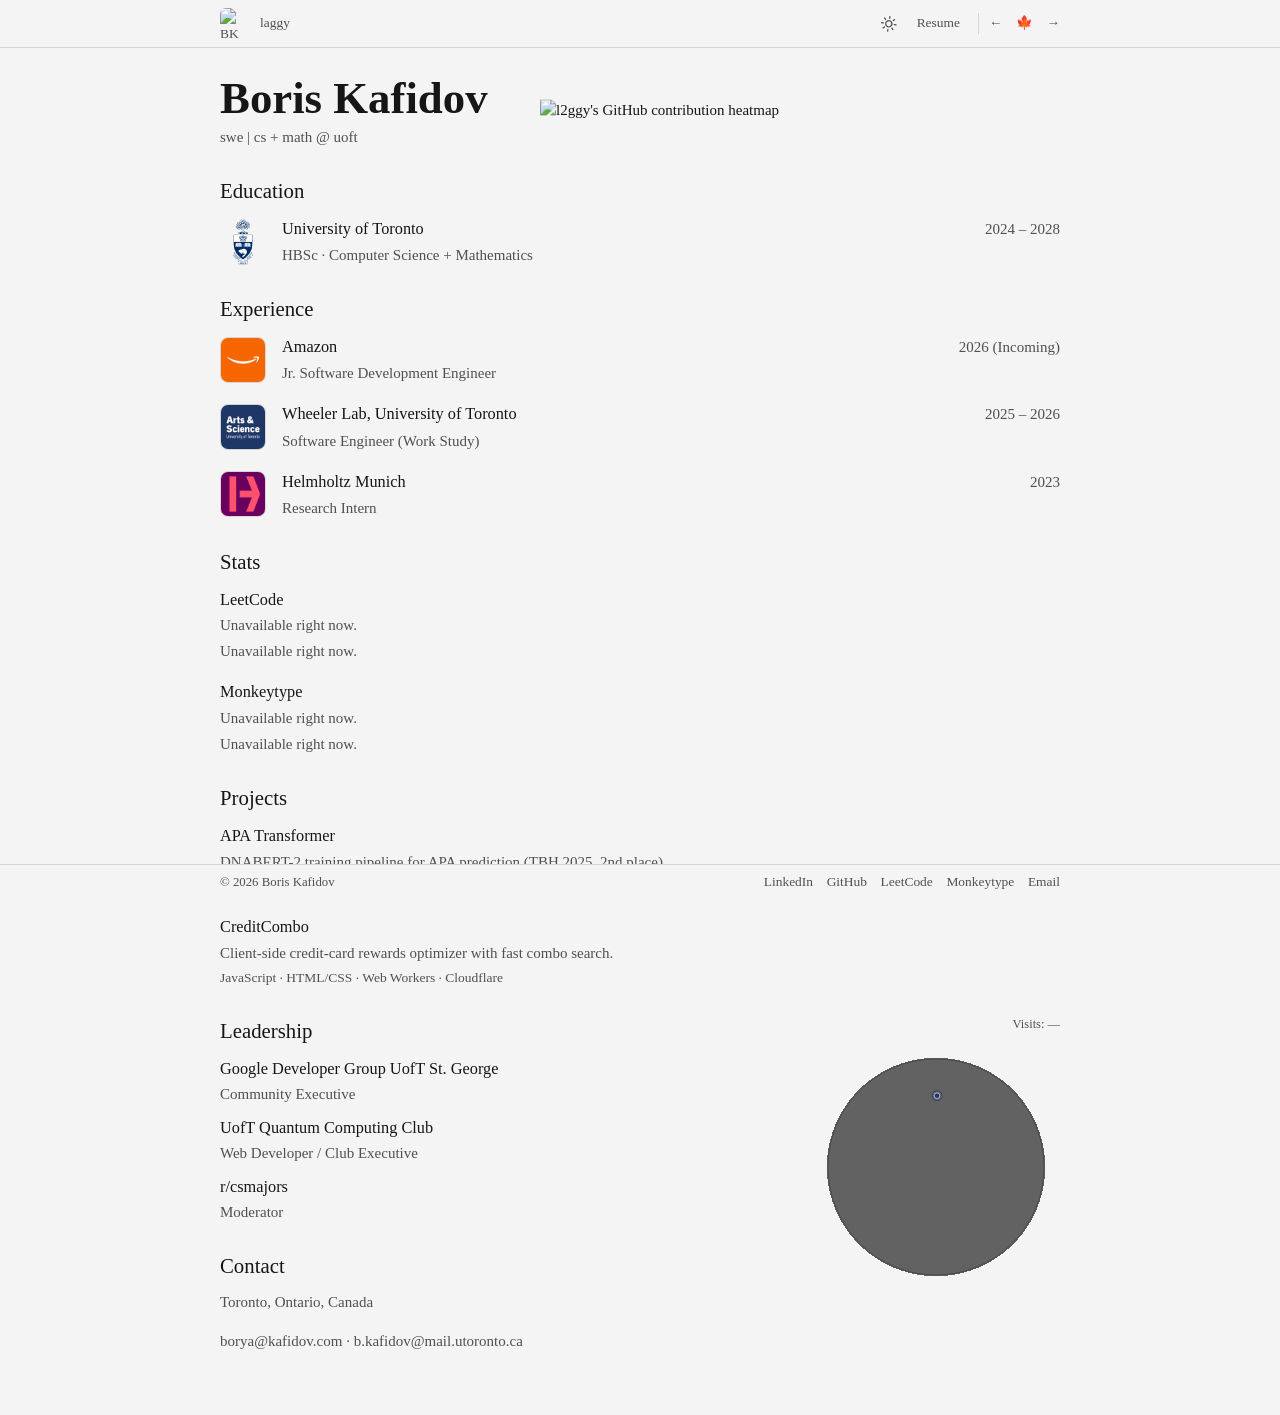
==== public/index.html @ 979a4fb0 "Use layout-isolated true-size zoom for sharper globe rendering" ====
<!doctype html>
<html lang="en">
  <head>
    <meta charset="UTF-8" />
    <meta name="viewport" content="width=device-width, initial-scale=1.0" />
    <title>Boris Kafidov</title>
    <link rel="icon" href="/favicon.svg" type="image/svg+xml" />
    <link rel="icon" href="/apple-touch-icon.png" type="image/png" sizes="180x180" />
    <link rel="apple-touch-icon" href="/apple-touch-icon.png" sizes="180x180" />
    <link rel="stylesheet" href="styles.css" />
  </head>
  <body>
    <header class="bar topbar">
      <div class="container topbar-content">
        <a class="logo-slot" href="#" aria-label="Home">
          <img class="site-icon" src="/favicon.svg" alt="BK site icon" />
          <span>laggy</span>
        </a>
        <div class="topbar-actions">
          <button class="text-btn theme-toggle" id="theme-toggle" type="button" aria-label="Toggle color mode" title="Toggle color mode">
            <svg class="theme-icon" viewBox="0 0 24 24" aria-hidden="true" focusable="false">
              <circle class="theme-icon__sun" cx="12" cy="12" r="4.2" />
              <path class="theme-icon__rays" d="M12 2.25v2.45M12 19.3v2.45M4.93 4.93l1.73 1.73M17.34 17.34l1.73 1.73M2.25 12h2.45M19.3 12h2.45M4.93 19.07l1.73-1.73M17.34 6.66l1.73-1.73" />
              <path class="theme-icon__moon" d="M14.4 3.6A8.4 8.4 0 1 0 20.4 16 7.05 7.05 0 1 1 14.4 3.6Z" />
            </svg>
            <span class="visually-hidden">Toggle color mode</span>
          </button>
          <a class="text-btn" href="resume.pdf" target="_blank" rel="noreferrer" aria-label="Resume" title="Resume">Resume</a>
          <span class="topbar-webring" aria-label="Webring navigation">
            <a class="text-btn" href="https://webring.ca/prev/boris-kafidov" aria-label="Previous webring site" title="Previous webring site">←</a>
            <a class="text-btn" href="https://webring.ca" aria-label="webring.ca" title="webring.ca">🍁</a>
            <a class="text-btn" href="https://webring.ca/next/boris-kafidov" aria-label="Next webring site" title="Next webring site">→</a>
          </span>
        </div>
      </div>
    </header>

    <main class="container layout">
      <section class="hero">
        <div class="hero-copy">
          <h1 id="hero-name" tabindex="0">Boris Kafidov</h1>
          <p>swe | cs + math @ uoft</p>
        </div>
        <div class="hero-heatmap-wrap" data-github-user="l2ggy" aria-label="GitHub contribution heatmap">
          <img class="hero-heatmap" id="github-heatmap" src="" alt="GitHub contribution heatmap" loading="lazy" />
        </div>
      </section>

      <section class="section" id="education">
        <h2>Education</h2>
        <div class="entries" data-source="education.json" data-kind="entry"></div>
      </section>

      <section class="section" id="experience">
        <h2>Experience</h2>
        <div class="entries" data-source="experience.json" data-kind="entry"></div>
      </section>

      <section class="section" id="stats" data-leetcode-user="lagsterino" data-monkeytype-user="laggy">
        <h2>Stats</h2>
        <div class="stats-list">
          <article class="stats-item subsection-item">
            <h3>LeetCode</h3>
            <div class="percentile-viz" id="leetcode-percentile" hidden></div>
            <div class="stats-copy">
              <p id="leetcode-solved">Loading…</p>
              <p id="leetcode-contest">Loading…</p>
            </div>
          </article>
          <article class="stats-item subsection-item">
            <h3>Monkeytype</h3>
            <div class="percentile-viz" id="monkeytype-percentile" hidden></div>
            <div class="stats-copy">
              <p id="monkeytype-summary">Loading…</p>
              <p id="monkeytype-pb">Loading…</p>
            </div>
          </article>
        </div>
      </section>
      <section class="section" id="projects">
        <h2>Projects</h2>
        <div class="entries" data-source="projects.json" data-kind="project"></div>
      </section>

      <section class="section lower-layout">
        <div class="lower-main">
          <section class="section" id="leadership">
            <h2>Leadership</h2>
            <div class="entries leadership-list" data-source="leadership.json" data-kind="leadership"></div>
          </section>

          <section class="section" id="contact">
            <h2>Contact</h2>
            <div class="entries" data-source="contact.json" data-kind="contact"></div>
          </section>
        </div>
        <aside class="globe-column" aria-label="Interactive globe">
          <div class="hero-globe-wrap">
            <p class="globe-visitor-count">Visits: <span id="visitor-count">—</span></p>
            <div class="hero-globe-stage">
              <canvas class="hero-globe" id="hero-globe" width="248" height="248" aria-label="Interactive globe"></canvas>
            </div>
          </div>
        </aside>
      </section>
    </main>

    <footer class="bar bottombar">
      <div class="container bar-content footer-content">
        <p>© 2026 Boris Kafidov</p>
        <nav class="footer-links" aria-label="External profile links">
          <a class="text-btn" href="https://linkedin.com/in/laggy" aria-label="LinkedIn" title="LinkedIn">LinkedIn</a>
          <a class="text-btn" href="https://github.com/l2ggy" aria-label="GitHub" title="GitHub">GitHub</a>
          <a class="text-btn" href="https://leetcode.com/u/lagsterino/" aria-label="LeetCode" title="LeetCode">LeetCode</a>
          <a class="text-btn" href="https://monkeytype.com/profile/laggy" aria-label="Monkeytype" title="Monkeytype">Monkeytype</a>
          <a class="text-btn" href="mailto:borya@kafidov.com" aria-label="Email" title="Email">Email</a>
        </nav>
      </div>
    </footer>

    <script type="module" src="js/main.js"></script>
  </body>
</html>
---- public/styles.css ----
:root {
  --header-h: 48px;
  --footer-h: 36px;
  --entry-icon-size: 46px;
  --space-1: 0.55rem;
  --space-2: 1rem;
  --space-3: 1.6rem;
  --bg: #121212;
  --text: #d7d7d7;
  --muted: #a1a1a1;
  --line: #2a2a2a;
}

:root[data-theme="light"] {
  --bg: #f4f4f4;
  --text: #161616;
  --muted: #505050;
  --line: #d5d5d5;
}

* {
  box-sizing: border-box;
}

body {
  margin: 0;
  background: var(--bg);
  color: var(--text);
  font: 400 15px/1.55 "Iowan Old Style", "Palatino Linotype", "URW Palladio L", "Times New Roman", serif;
}

::view-transition-old(root),
::view-transition-new(root) {
  animation-duration: 280ms;
  animation-timing-function: ease;
}

h1,
h2,
h3,
p {
  margin: 0;
}

a,
button {
  color: inherit;
  text-decoration: none;
}

button {
  border: 0;
  background: transparent;
  padding: 0;
  font: inherit;
  cursor: pointer;
}

.container {
  width: min(840px, calc(100% - 2rem));
  margin: 0 auto;
}

.bar {
  position: fixed;
  left: 0;
  right: 0;
  background: var(--bg);
  z-index: 20;
}

.topbar {
  top: 0;
  height: var(--header-h);
  border-bottom: 1px solid var(--line);
}

.bottombar {
  bottom: 0;
  height: var(--footer-h);
  border-top: 1px solid var(--line);
}

.bar-content,
.topbar-content {
  height: 100%;
  display: flex;
  align-items: center;
  justify-content: space-between;
  gap: var(--space-2);
  color: var(--muted);
  font-size: 0.86rem;
}

.topbar-actions,
.footer-links {
  display: flex;
  align-items: center;
  gap: 0.85rem;
}

.topbar-webring {
  display: inline-flex;
  align-items: center;
  gap: 0.85rem;
  margin-left: 0.25rem;
  padding-left: 0.65rem;
  border-left: 1px solid var(--line);
}

.logo-slot,
.text-btn {
  color: var(--muted);
  font-size: 0.84rem;
}

.logo-slot {
  display: inline-flex;
  gap: 0.5rem;
  align-items: center;
}

.site-icon {
  width: 32px;
  height: 32px;
  border-radius: 6px;
  display: block;
}

.text-btn {
  position: relative;
  transition: color 180ms ease, transform 180ms ease;
}

.text-btn::after {
  content: "";
  position: absolute;
  left: 0;
  right: 0;
  bottom: -0.1em;
  height: 1px;
  background: var(--text);
  transform: scaleX(0);
  transform-origin: left center;
  transition: transform 180ms ease;
}

.text-btn:hover,
.text-btn:focus-visible {
  color: var(--text);
}

.text-btn:hover::after,
.text-btn:focus-visible::after {
  transform: scaleX(1);
}

.text-btn:active {
  transform: translateY(1px);
}

.visually-hidden {
  position: absolute;
  width: 1px;
  height: 1px;
  padding: 0;
  margin: -1px;
  overflow: hidden;
  clip: rect(0, 0, 0, 0);
  border: 0;
  white-space: nowrap;
}

.theme-toggle {
  display: inline-grid;
  place-items: center;
  width: 1.75rem;
  height: 1.75rem;
  border-radius: 999px;
}

.theme-toggle::after {
  display: none;
}

.theme-toggle::before {
  content: "";
  position: absolute;
  inset: 0;
  border-radius: inherit;
  background: radial-gradient(circle, rgba(127, 127, 127, 0.28) 0%, transparent 72%);
  opacity: 0;
  transform: scale(0.35);
}

.theme-toggle:active::before {
  animation: theme-ripple 220ms ease-out;
}

.theme-toggle:focus-visible {
  color: var(--text);
  outline: 2px solid var(--text);
  outline-offset: 2px;
}

.theme-icon {
  width: 1.1rem;
  height: 1.1rem;
  fill: none;
  stroke: currentColor;
  stroke-width: 1.7;
  stroke-linecap: round;
  stroke-linejoin: round;
  transition: transform 260ms ease;
}

.theme-icon__sun,
.theme-icon__moon,
.theme-icon__rays {
  transform-origin: 50% 50%;
  transition: opacity 220ms ease, transform 260ms ease;
}

.theme-icon__sun {
  opacity: 0;
  transform: scale(0.6);
}

.theme-icon__moon {
  opacity: 1;
  transform: scale(1);
  stroke: none;
  fill: currentColor;
}

.theme-icon__rays {
  opacity: 0;
  transform: scale(0.65);
}

.theme-toggle.is-dark .theme-icon {
  transform: rotate(0deg);
}

.theme-toggle:not(.is-dark) .theme-icon {
  transform: rotate(-36deg);
}

.theme-toggle:not(.is-dark) .theme-icon__sun,
.theme-toggle:not(.is-dark) .theme-icon__rays {
  opacity: 1;
  transform: scale(1);
}

.theme-toggle:not(.is-dark) .theme-icon__moon {
  opacity: 0;
  transform: scale(0.72);
}

@keyframes theme-ripple {
  0% {
    opacity: 0.42;
    transform: scale(0.35);
  }

  100% {
    opacity: 0;
    transform: scale(1.45);
  }
}

.layout {
  padding-block: calc(var(--header-h) + var(--space-3)) calc(var(--footer-h) + var(--space-3));
  display: grid;
  gap: var(--space-3);
}

.section {
  display: grid;
  gap: var(--space-1);
}

.hero {
  position: relative;
  padding-right: min(48vw, 540px);
}

.hero-copy {
  display: grid;
  gap: 0.2rem;
}

.hero-globe-wrap {
  width: min(30vw, 248px);
  min-width: 128px;
  margin-left: auto;
}

.hero-globe-stage {
  width: 100%;
  aspect-ratio: 1 / 1;
  position: relative;
  overflow: visible;
}

.globe-visitor-count {
  margin-bottom: var(--space-1);
  color: var(--muted);
  font-size: 0.78rem;
  text-align: right;
}

.hero-globe {
  --globe-scale: 1;
  width: calc(100% * var(--globe-scale));
  height: calc(100% * var(--globe-scale));
  display: block;
  position: absolute;
  top: 50%;
  left: 50%;
  translate: -50% -50%;
  touch-action: none;
  -webkit-user-select: none;
  user-select: none;
  -webkit-user-drag: none;
  cursor: grab;
  transition:
    width 320ms cubic-bezier(0.22, 1, 0.36, 1),
    height 320ms cubic-bezier(0.22, 1, 0.36, 1);
}

.hero-globe.is-zoomed {
  --globe-scale: 1.95;
}

.hero-globe:active {
  cursor: grabbing;
}

body.is-globe-dragging,
body.is-globe-dragging * {
  -webkit-user-select: none;
  user-select: none;
}

.lower-layout {
  grid-template-columns: minmax(0, 1fr) minmax(180px, 248px);
  gap: var(--space-3);
  align-items: start;
}

.lower-main {
  display: grid;
  gap: var(--space-3);
}

.globe-column {
  position: sticky;
  top: calc(var(--header-h) + var(--space-2));
}

.hero-heatmap-wrap {
  position: absolute;
  top: 50%;
  right: 0;
  transform: translateY(-50%);
  display: flex;
  align-items: center;
  justify-content: flex-end;
}

.hero-heatmap {
  width: min(48vw, 520px);
  max-width: 100%;
  height: auto;
  display: block;
}

.entry-head {
  display: flex;
  align-items: baseline;
  justify-content: space-between;
  gap: var(--space-2);
}

.hero h1 {
  font-size: 2.8rem;
  font-weight: 560;
  line-height: 1.1;
}

#hero-name {
  display: inline-block;
}

#hero-name.hero-name-split {
  display: inline-flex;
  flex-wrap: wrap;
}

#hero-name:focus-visible {
  outline: none;
}

.hero-letter {
  --hero-letter-lift: calc(var(--hero-letter-seed) * -0.26em);
  --hero-letter-tilt: calc(var(--hero-letter-seed) * 7deg);
  display: inline-block;
  transform: translateY(0) rotate(0deg);
  transition: transform 320ms cubic-bezier(0.2, 0.7, 0.2, 1);
  transition-delay: calc(var(--hero-letter-stagger, var(--hero-letter-i)) * 18ms);
}

#hero-name.hero-name-animate .hero-letter {
  transform: translateY(var(--hero-letter-lift)) rotate(var(--hero-letter-tilt));
}

.hero p,
.section p {
  color: var(--muted);
}

.section h2 {
  font-size: 1.3rem;
  font-weight: 530;
}

.entries {
  display: grid;
  gap: var(--space-2);
}

.subsection-item {
  transition: transform 180ms ease;
}

.subsection-item:hover,
.subsection-item:focus-within,
.subsection-item.is-tapped {
  transform: translateX(0.35rem);
}

.entry {
  width: 100%;
  display: grid;
  grid-template-columns: var(--entry-icon-size) minmax(0, 1fr);
  gap: var(--space-2);
  align-items: center;
}

.entry-icon {
  width: var(--entry-icon-size);
  height: var(--entry-icon-size);
  display: grid;
  place-items: center;
  color: var(--muted);
  font-size: 0.8rem;
}

.entry-thumb {
  border-radius: 8px;
  object-fit: cover;
  border: 1px solid var(--line);
}

#education .entry-thumb {
  border: 0;
}

.entry-main {
  display: grid;
  gap: 0.18rem;
}

.entry h3 {
  font-size: 1.02rem;
  font-weight: 520;
}

.entry-dates {
  text-align: right;
  white-space: nowrap;
  color: var(--muted);
}

.project-entry {
  grid-template-columns: minmax(0, 1fr);
}

.project-tools {
  color: var(--text);
  font-size: 0.9em;
}


.project-title-link {
  position: relative;
  text-decoration: none;
  transition: color 180ms ease, transform 180ms ease;
}

.project-title-link::after {
  content: "";
  position: absolute;
  left: 0;
  right: 0;
  bottom: -0.1em;
  height: 1px;
  background: var(--text);
  transform: scaleX(0);
  transform-origin: left center;
  transition: transform 180ms ease;
}

.project-title-link:hover,
.project-title-link:focus-visible {
  color: var(--text);
}

.project-title-link:hover::after,
.project-title-link:focus-visible::after {
  transform: scaleX(1);
}

.project-title-link:active {
  transform: translateY(1px);
}

.leadership-list {
  display: grid;
  gap: var(--space-1);
}

.leadership-item {
  display: grid;
  gap: 0.12rem;
}

.leadership-item h3 {
  font-size: 1.02rem;
  font-weight: 520;
}

.leadership-item p {
  color: var(--muted);
}


.stats-list {
  display: grid;
  gap: var(--space-2);
}

.stats-item {
  display: grid;
  gap: 0.15rem;
  position: relative;
  padding-right: 15.1rem;
}

.stats-copy {
  display: grid;
  gap: 0.15rem;
}

.stats-item h3 {
  font-size: 1.02rem;
  font-weight: 520;
}

.stats-copy p {
  display: flex;
  flex-wrap: wrap;
  align-items: baseline;
  gap: 0.3rem;
}

.stat-value {
  display: inline-flex;
  align-items: center;
  padding: 0.02rem 0.35rem;
  border: 1px solid var(--line);
  border-radius: 0.35rem;
  background: rgba(127, 127, 127, 0.12);
  color: var(--text);
  font-size: 0.9em;
  font-variant-numeric: tabular-nums;
  font-weight: 520;
  line-height: 1.3;
}

.percentile-viz {
  position: absolute;
  top: 50%;
  right: 0;
  transform: translateY(-50%);
  display: flex;
  justify-content: center;
  align-items: center;
  color: var(--muted);
  width: 14.4rem;
}

.percentile-viz svg {
  width: 100%;
  height: 100%;
  min-height: 3.2rem;
  max-height: 4.7rem;
}

.percentile-curve {
  stroke: var(--line);
  stroke-width: 1.2;
  fill: none;
}

.percentile-axis {
  stroke: var(--line);
  stroke-width: 1;
}

.percentile-fill {
  fill: rgba(127, 127, 127, 0.18);
}

.percentile-marker {
  stroke: var(--text);
  stroke-width: 1.15;
  stroke-linecap: round;
}

.percentile-dot {
  fill: var(--text);
}

.footer-content {
  font-size: 0.8rem;
}

@media (prefers-reduced-motion: reduce) {
  .subsection-item,
  .theme-icon,
  .theme-icon__sun,
  .theme-icon__moon,
  .theme-icon__rays {
    transition: none;
  }

  .theme-toggle:active::before {
    animation: none;
  }
}

@media (max-width: 700px) {
  :root {
    --footer-h: 64px;
  }

  .container {
    width: calc(100% - 1.2rem);
  }

  .entry-dates {
    text-align: left;
  }

  .hero {
    padding-right: 0;
  }

  .hero-heatmap-wrap {
    position: static;
    transform: none;
    justify-content: flex-start;
    margin-top: var(--space-1);
  }

  .hero-heatmap {
    width: 100%;
    max-width: 100%;
  }

  .hero-globe-wrap {
    width: min(72vw, 252px);
    margin: 0 auto;
    display: grid;
    gap: var(--space-1);
    justify-items: center;
  }

  .globe-visitor-count {
    margin-bottom: 0;
    text-align: center;
  }

  .lower-layout {
    grid-template-columns: minmax(0, 1fr);
    gap: var(--space-2);
  }

  .globe-column {
    position: static;
    margin-top: var(--space-1);
  }

  .entry-head {
    align-items: flex-start;
    flex-direction: column;
    gap: 0.08rem;
  }

  .stats-item {
    gap: 0.28rem;
    padding-right: 0;
  }

  .percentile-viz {
    position: static;
    transform: none;
    width: min(100%, 16rem);
    min-height: 5.2rem;
    margin: 0.16rem auto 0;
    align-items: center;
  }

  .percentile-viz svg {
    max-height: 5.2rem;
  }

  .footer-content {
    align-items: flex-start;
    justify-content: center;
    flex-direction: column;
    gap: 0.2rem;
    padding-block: 0.2rem;
  }

  .hero h1 {
    font-size: 2.3rem;
  }
}
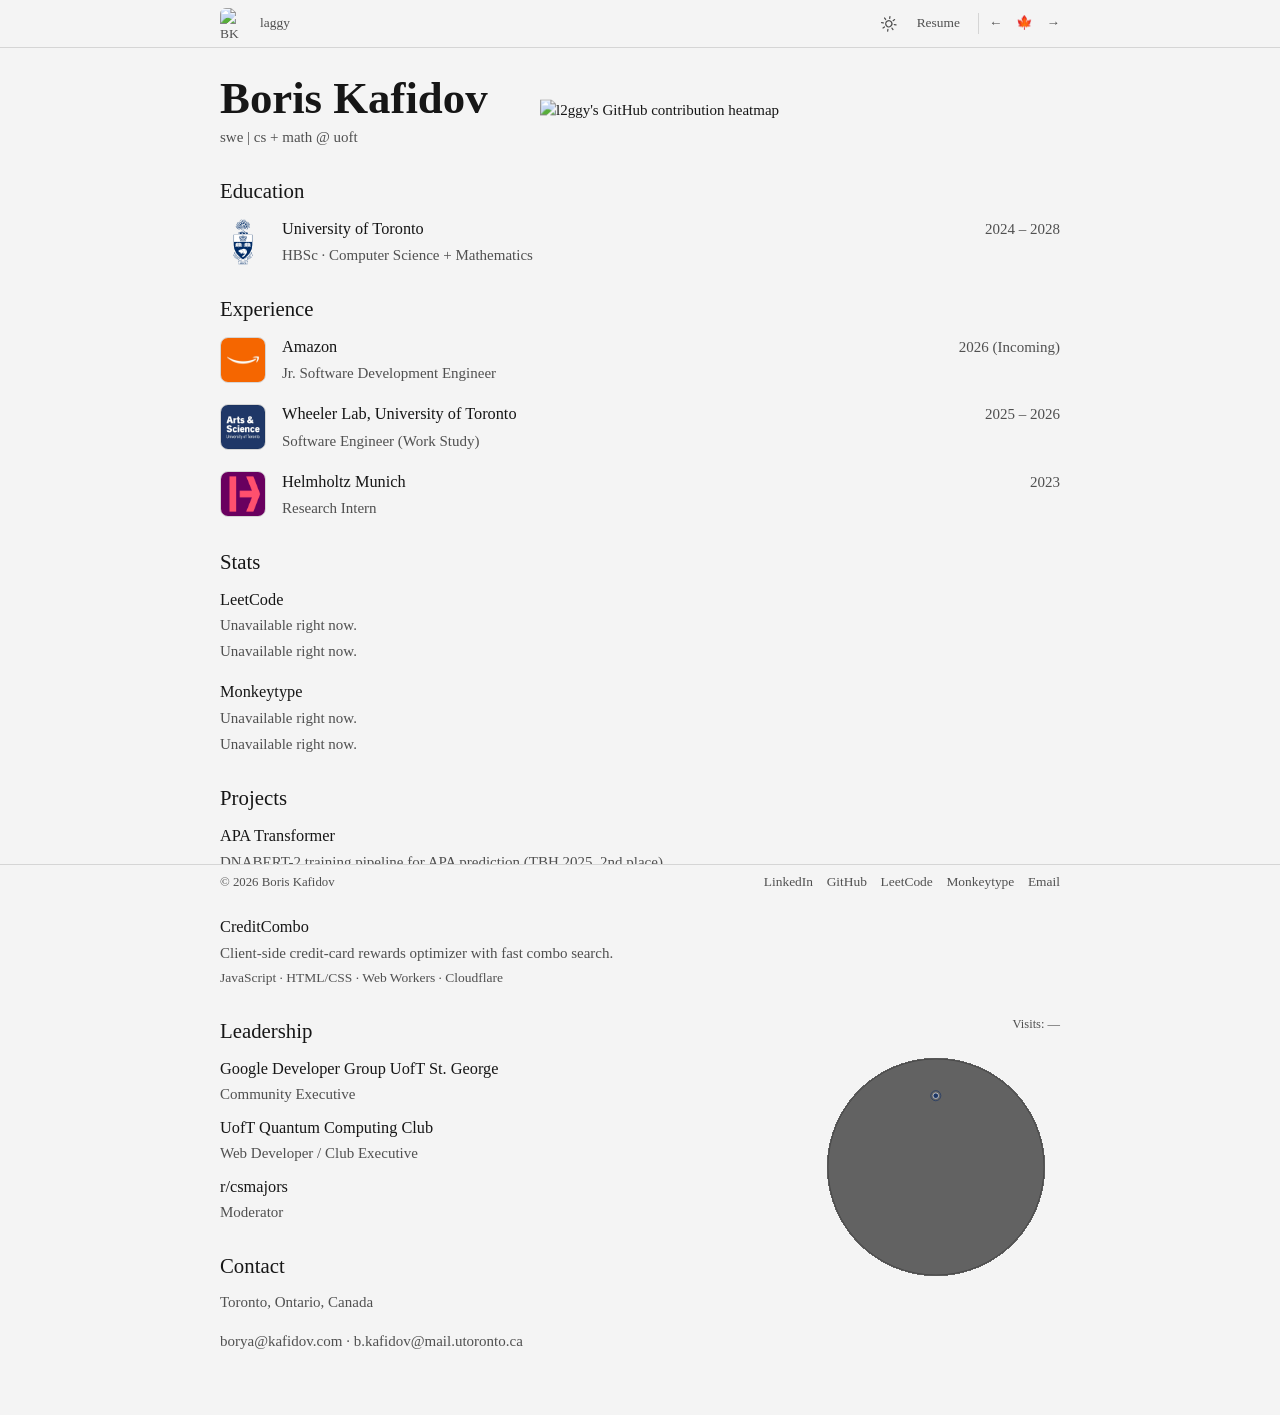
==== commit 5867d8cf: "Use layout-safe real-size globe zoom for sharper rendering" ====
--- a/public/index.html
+++ b/public/index.html
@@ -97,7 +97,7 @@
         <aside class="globe-column" aria-label="Interactive globe">
           <div class="hero-globe-wrap">
             <p class="globe-visitor-count">Visits: <span id="visitor-count">—</span></p>
-            <div class="hero-globe-stage">
+            <div class="hero-globe-frame">
               <canvas class="hero-globe" id="hero-globe" width="248" height="248" aria-label="Interactive globe"></canvas>
             </div>
           </div>
--- a/public/styles.css
+++ b/public/styles.css
@@ -296,10 +296,10 @@
   margin-left: auto;
 }
 
-.hero-globe-stage {
+.hero-globe-frame {
+  position: relative;
   width: 100%;
   aspect-ratio: 1 / 1;
-  position: relative;
   overflow: visible;
 }
 
@@ -311,26 +311,19 @@
 }
 
 .hero-globe {
-  --globe-scale: 1;
-  width: calc(100% * var(--globe-scale));
-  height: calc(100% * var(--globe-scale));
-  display: block;
   position: absolute;
   top: 50%;
   left: 50%;
-  translate: -50% -50%;
+  width: calc(100% * var(--globe-scale, 1));
+  height: calc(100% * var(--globe-scale, 1));
+  transform: translate(-50%, -50%);
+  display: block;
   touch-action: none;
   -webkit-user-select: none;
   user-select: none;
   -webkit-user-drag: none;
   cursor: grab;
-  transition:
-    width 320ms cubic-bezier(0.22, 1, 0.36, 1),
-    height 320ms cubic-bezier(0.22, 1, 0.36, 1);
-}
-
-.hero-globe.is-zoomed {
-  --globe-scale: 1.95;
+  transition: width 320ms cubic-bezier(0.22, 1, 0.36, 1), height 320ms cubic-bezier(0.22, 1, 0.36, 1);
 }
 
 .hero-globe:active {
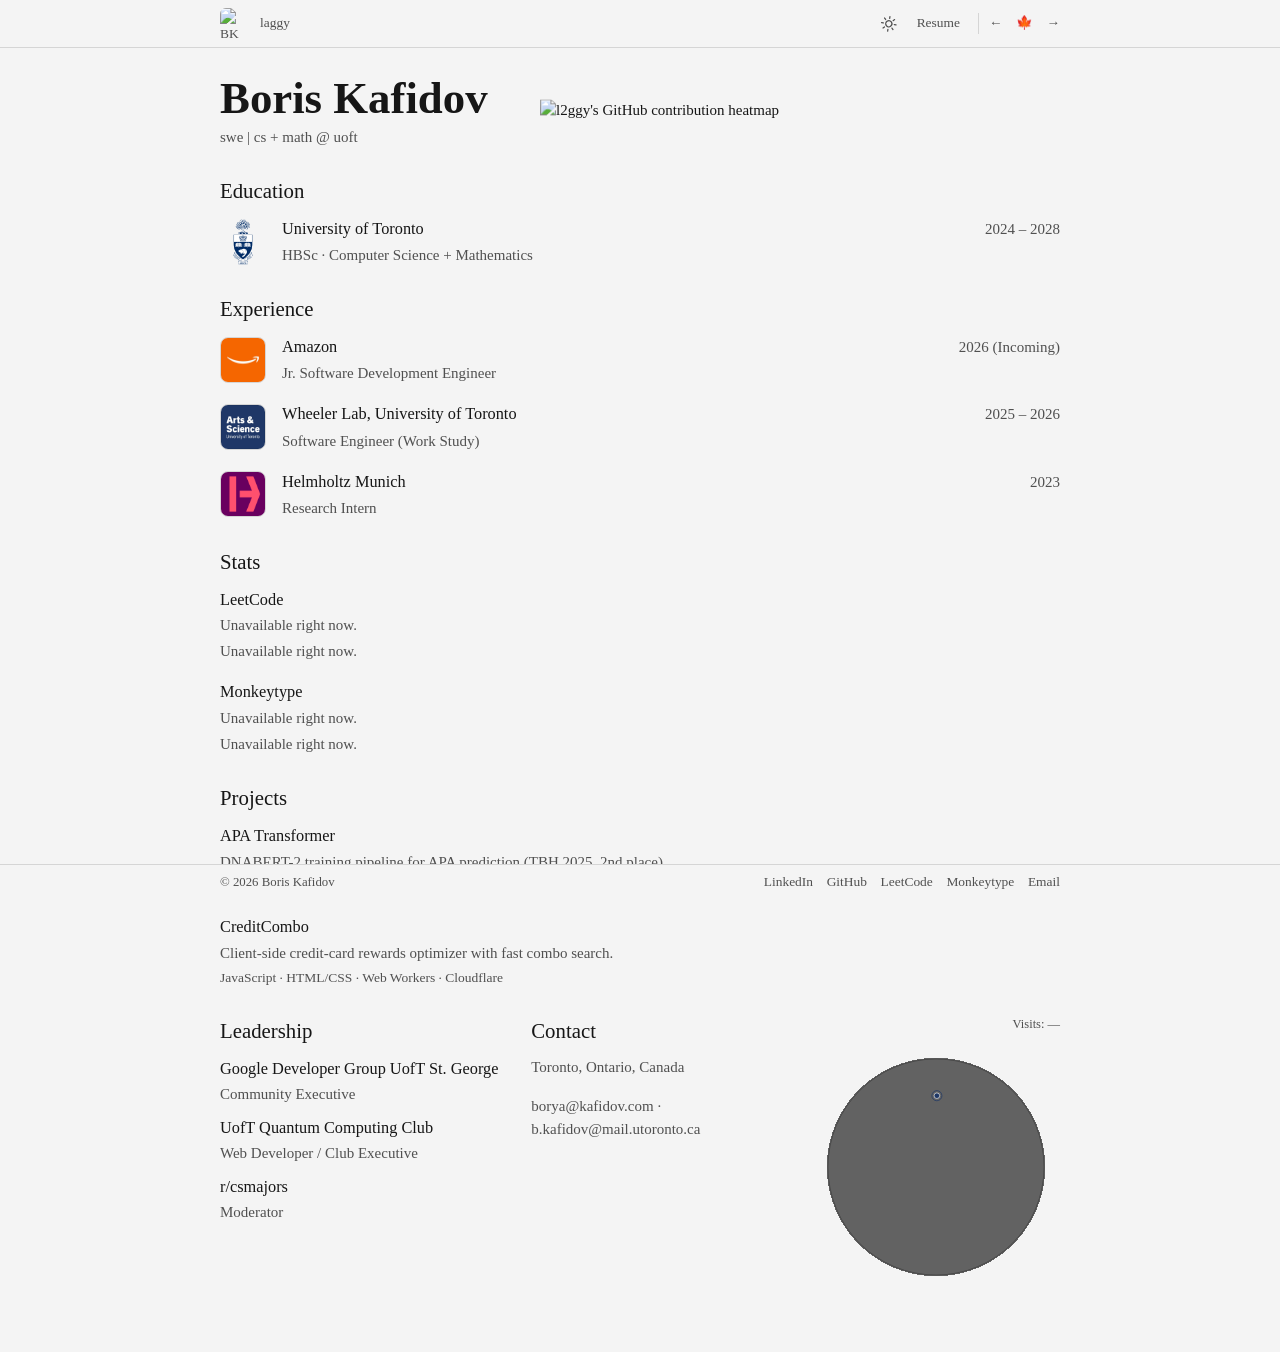
==== commit 3e619b22: "Reposition globe between leadership/contact and prevent zoom overlap" ====
--- a/public/index.html
+++ b/public/index.html
@@ -89,19 +89,20 @@
             <div class="entries leadership-list" data-source="leadership.json" data-kind="leadership"></div>
           </section>
 
+          <aside class="globe-column" aria-label="Interactive globe">
+            <div class="hero-globe-wrap">
+              <p class="globe-visitor-count">Visits: <span id="visitor-count">—</span></p>
+              <div class="hero-globe-frame">
+                <canvas class="hero-globe" id="hero-globe" width="248" height="248" aria-label="Interactive globe"></canvas>
+              </div>
+            </div>
+          </aside>
+
           <section class="section" id="contact">
             <h2>Contact</h2>
             <div class="entries" data-source="contact.json" data-kind="contact"></div>
           </section>
         </div>
-        <aside class="globe-column" aria-label="Interactive globe">
-          <div class="hero-globe-wrap">
-            <p class="globe-visitor-count">Visits: <span id="visitor-count">—</span></p>
-            <div class="hero-globe-frame">
-              <canvas class="hero-globe" id="hero-globe" width="248" height="248" aria-label="Interactive globe"></canvas>
-            </div>
-          </div>
-        </aside>
       </section>
     </main>
 
--- a/public/styles.css
+++ b/public/styles.css
@@ -1,6 +1,7 @@
 :root {
   --header-h: 48px;
   --footer-h: 36px;
+  --globe-zoom-scale: 1.85;
   --entry-icon-size: 46px;
   --space-1: 0.55rem;
   --space-2: 1rem;
@@ -312,11 +313,11 @@
 
 .hero-globe {
   position: absolute;
-  top: 50%;
+  top: 0;
   left: 50%;
   width: calc(100% * var(--globe-scale, 1));
   height: calc(100% * var(--globe-scale, 1));
-  transform: translate(-50%, -50%);
+  transform: translateX(-50%);
   display: block;
   touch-action: none;
   -webkit-user-select: none;
@@ -337,19 +338,25 @@
 }
 
 .lower-layout {
+  gap: var(--space-3);
+}
+
+.lower-main {
+  display: grid;
   grid-template-columns: minmax(0, 1fr) minmax(180px, 248px);
   gap: var(--space-3);
   align-items: start;
 }
 
-.lower-main {
-  display: grid;
-  gap: var(--space-3);
-}
-
 .globe-column {
+  grid-column: 2;
+  grid-row: 1 / span 2;
   position: sticky;
   top: calc(var(--header-h) + var(--space-2));
+}
+
+.hero-globe-wrap.is-zoomed {
+  padding-bottom: calc((var(--globe-zoom-scale) - 1) * min(30vw, 248px));
 }
 
 .hero-heatmap-wrap {
@@ -687,13 +694,22 @@
   }
 
   .lower-layout {
+    gap: var(--space-2);
+  }
+
+  .lower-main {
     grid-template-columns: minmax(0, 1fr);
-    gap: var(--space-2);
   }
 
   .globe-column {
+    grid-column: auto;
+    grid-row: auto;
     position: static;
     margin-top: var(--space-1);
+  }
+
+  :root {
+    --globe-zoom-scale: 1.55;
   }
 
   .entry-head {
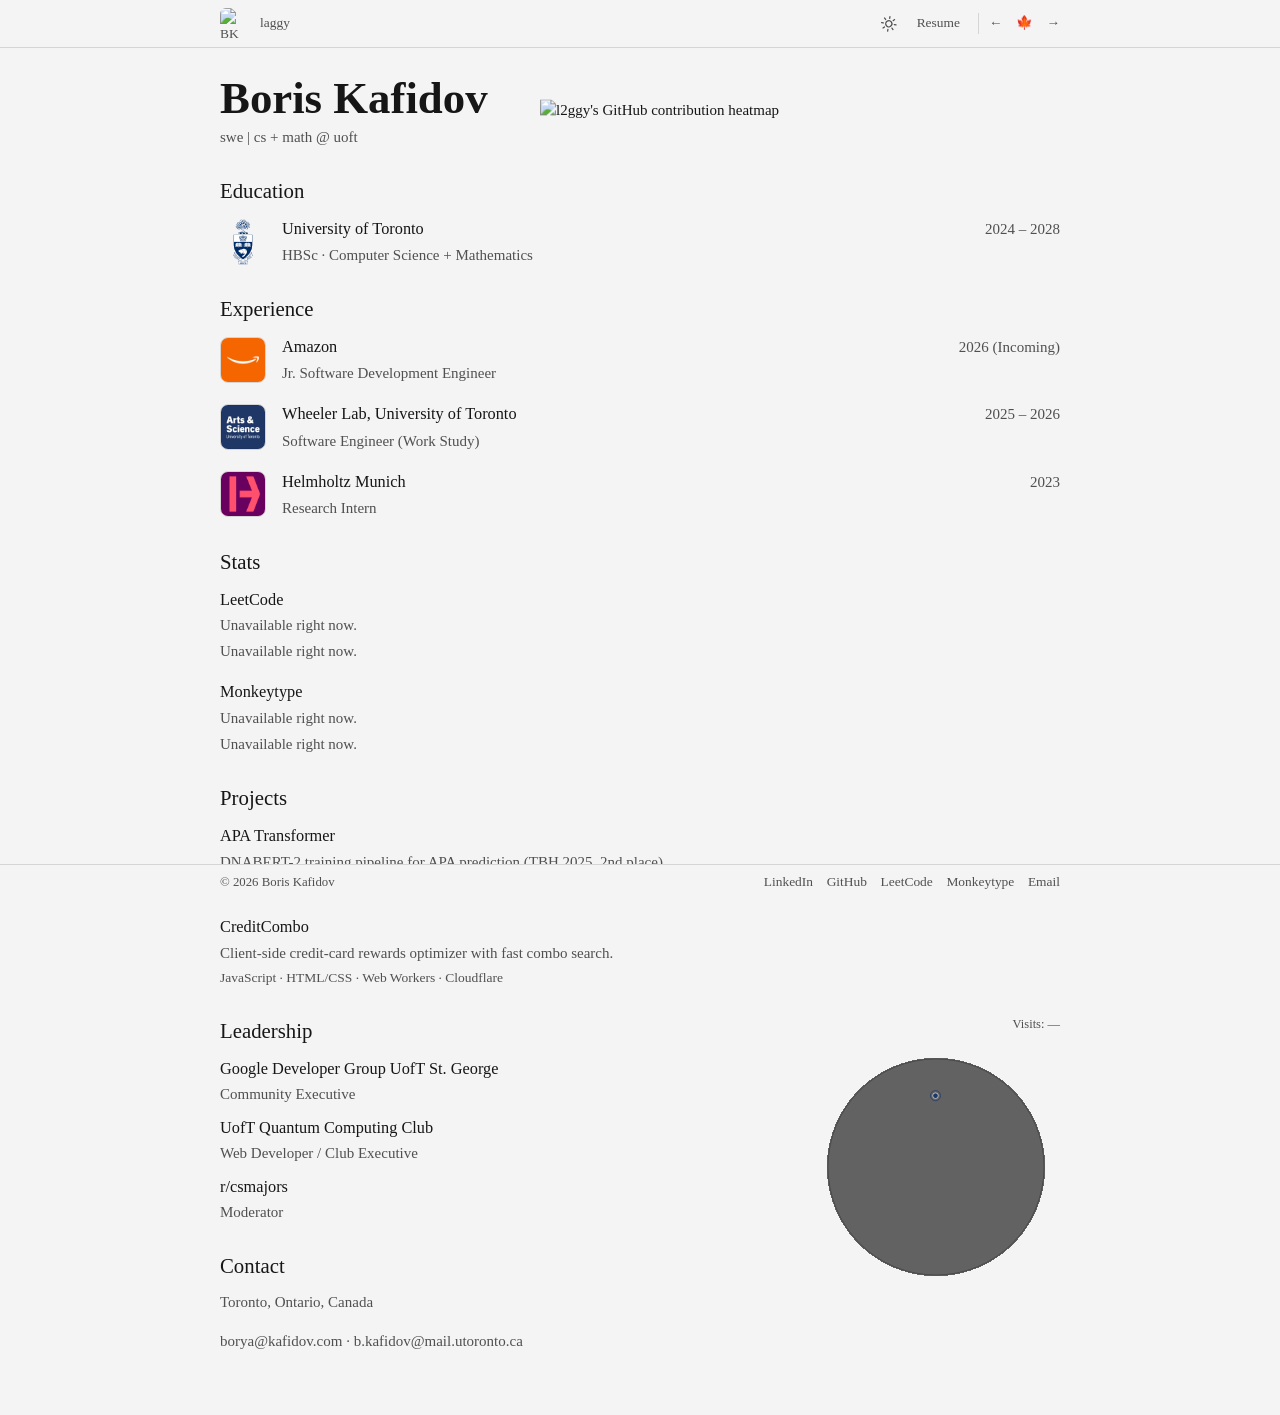
==== commit c2ddb70d: "Fix mobile globe placement and prevent zoom overlap with following section" ====
--- a/public/index.html
+++ b/public/index.html
@@ -89,20 +89,19 @@
             <div class="entries leadership-list" data-source="leadership.json" data-kind="leadership"></div>
           </section>
 
-          <aside class="globe-column" aria-label="Interactive globe">
-            <div class="hero-globe-wrap">
-              <p class="globe-visitor-count">Visits: <span id="visitor-count">—</span></p>
-              <div class="hero-globe-frame">
-                <canvas class="hero-globe" id="hero-globe" width="248" height="248" aria-label="Interactive globe"></canvas>
-              </div>
-            </div>
-          </aside>
-
           <section class="section" id="contact">
             <h2>Contact</h2>
             <div class="entries" data-source="contact.json" data-kind="contact"></div>
           </section>
         </div>
+        <aside class="globe-column" aria-label="Interactive globe">
+          <div class="hero-globe-wrap">
+            <p class="globe-visitor-count">Visits: <span id="visitor-count">—</span></p>
+            <div class="hero-globe-frame">
+              <canvas class="hero-globe" id="hero-globe" width="248" height="248" aria-label="Interactive globe"></canvas>
+            </div>
+          </div>
+        </aside>
       </section>
     </main>
 
--- a/public/styles.css
+++ b/public/styles.css
@@ -338,25 +338,19 @@
 }
 
 .lower-layout {
-  gap: var(--space-3);
-}
-
-.lower-main {
-  display: grid;
   grid-template-columns: minmax(0, 1fr) minmax(180px, 248px);
   gap: var(--space-3);
   align-items: start;
 }
 
+.lower-main {
+  display: grid;
+  gap: var(--space-3);
+}
+
 .globe-column {
-  grid-column: 2;
-  grid-row: 1 / span 2;
   position: sticky;
   top: calc(var(--header-h) + var(--space-2));
-}
-
-.hero-globe-wrap.is-zoomed {
-  padding-bottom: calc((var(--globe-zoom-scale) - 1) * min(30vw, 248px));
 }
 
 .hero-heatmap-wrap {
@@ -694,18 +688,28 @@
   }
 
   .lower-layout {
+    display: flex;
+    flex-direction: column;
     gap: var(--space-2);
   }
 
   .lower-main {
-    grid-template-columns: minmax(0, 1fr);
+    display: contents;
+  }
+
+  #leadership {
+    order: 1;
   }
 
   .globe-column {
-    grid-column: auto;
-    grid-row: auto;
     position: static;
+    order: 2;
     margin-top: var(--space-1);
+    margin-bottom: calc((var(--globe-zoom-scale) - 1) * min(72vw, 252px));
+  }
+
+  #contact {
+    order: 3;
   }
 
   :root {
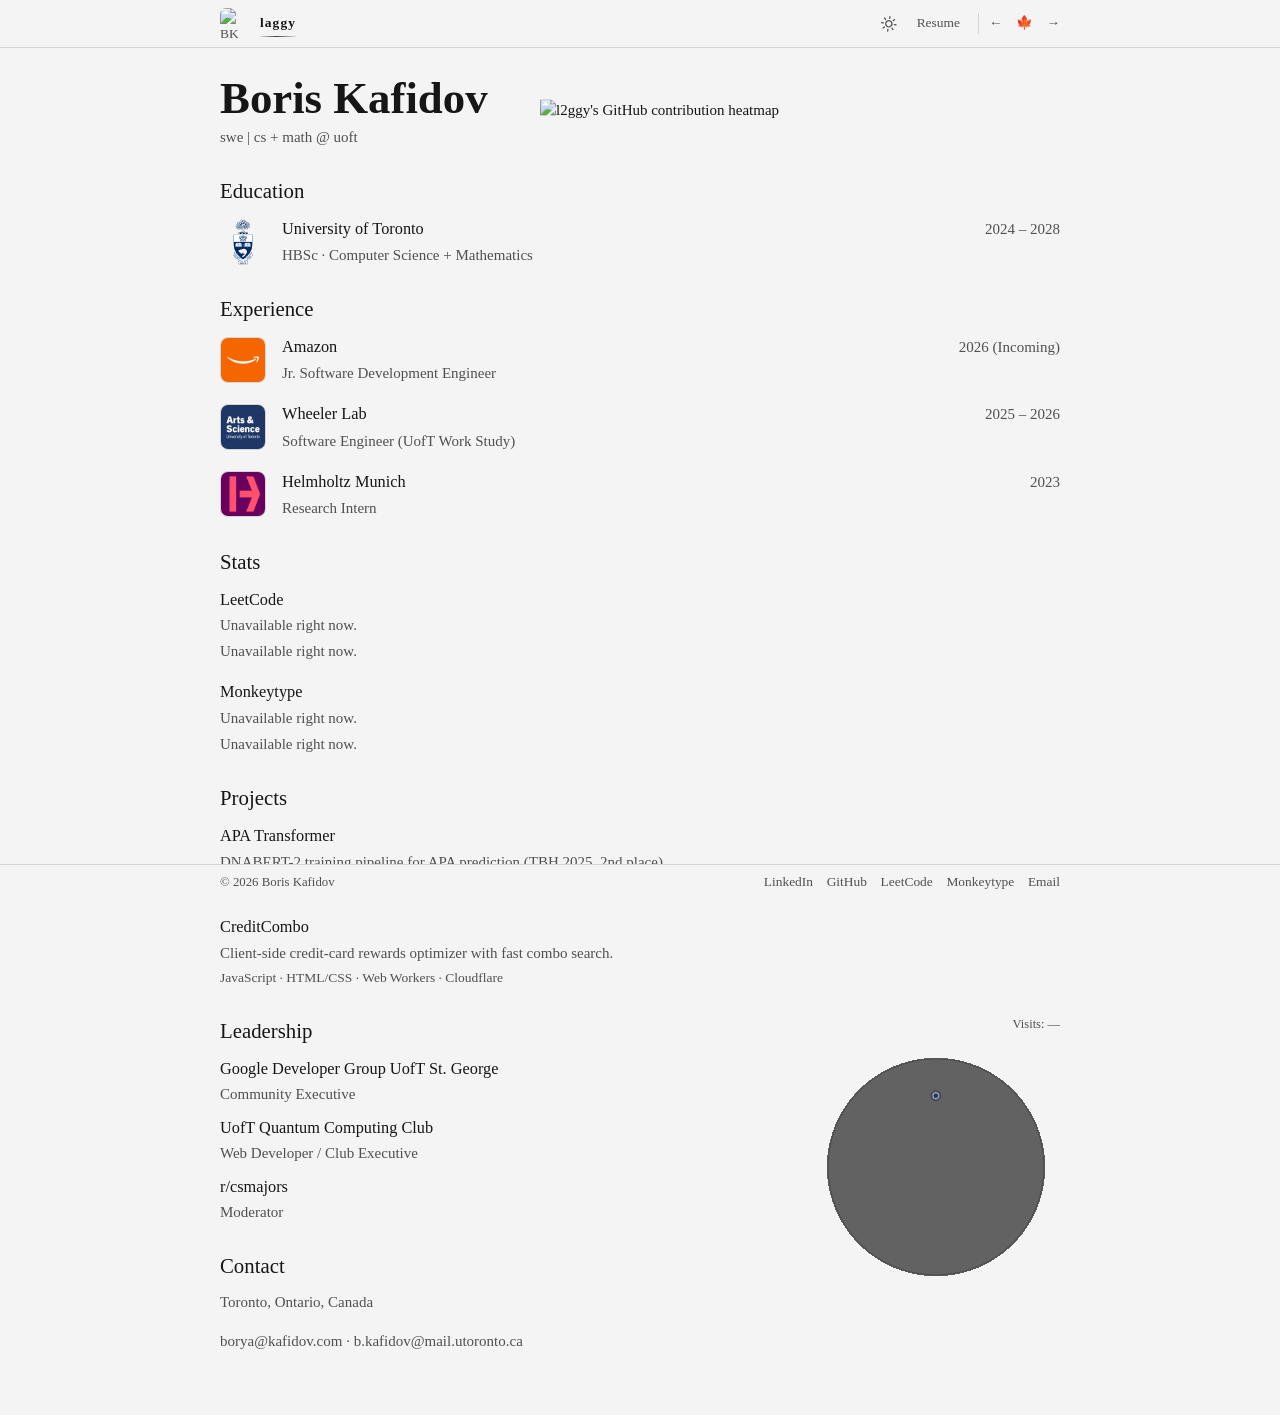
==== commit d502ad64: "Enhance topbar laggy wordmark styling" ====
--- a/public/index.html
+++ b/public/index.html
@@ -14,7 +14,7 @@
       <div class="container topbar-content">
         <a class="logo-slot" href="#" aria-label="Home">
           <img class="site-icon" src="/favicon.svg" alt="BK site icon" />
-          <span>laggy</span>
+          <span class="logo-wordmark">laggy</span>
         </a>
         <div class="topbar-actions">
           <button class="text-btn theme-toggle" id="theme-toggle" type="button" aria-label="Toggle color mode" title="Toggle color mode">
--- a/public/styles.css
+++ b/public/styles.css
@@ -119,6 +119,32 @@
   display: inline-flex;
   gap: 0.5rem;
   align-items: center;
+}
+
+
+.logo-wordmark {
+  font-weight: 600;
+  letter-spacing: 0.08em;
+  text-transform: lowercase;
+  color: var(--text);
+  text-shadow: 0 1px 0 color-mix(in srgb, var(--card) 30%, transparent);
+  position: relative;
+}
+
+.logo-wordmark::after {
+  content: "";
+  position: absolute;
+  left: 0;
+  right: 0;
+  bottom: -0.22em;
+  height: 1px;
+  background: linear-gradient(90deg, var(--line), var(--text) 45%, var(--line));
+  opacity: 0.8;
+}
+
+.logo-slot:hover .logo-wordmark,
+.logo-slot:focus-visible .logo-wordmark {
+  color: color-mix(in srgb, var(--text) 82%, var(--muted));
 }
 
 .site-icon {
@@ -654,10 +680,6 @@
     width: calc(100% - 1.2rem);
   }
 
-  .entry-dates {
-    text-align: left;
-  }
-
   .hero {
     padding-right: 0;
   }
@@ -687,29 +709,22 @@
     text-align: center;
   }
 
+  .hero-globe-frame {
+    transition: margin-bottom 320ms cubic-bezier(0.22, 1, 0.36, 1);
+  }
+
+  .hero-globe-wrap.is-zoomed .hero-globe-frame {
+    margin-bottom: calc((var(--globe-zoom-scale) - 1) * 100%);
+  }
+
   .lower-layout {
-    display: flex;
-    flex-direction: column;
+    grid-template-columns: minmax(0, 1fr);
     gap: var(--space-2);
-  }
-
-  .lower-main {
-    display: contents;
-  }
-
-  #leadership {
-    order: 1;
   }
 
   .globe-column {
     position: static;
-    order: 2;
     margin-top: var(--space-1);
-    margin-bottom: calc((var(--globe-zoom-scale) - 1) * min(72vw, 252px));
-  }
-
-  #contact {
-    order: 3;
   }
 
   :root {
@@ -717,9 +732,12 @@
   }
 
   .entry-head {
-    align-items: flex-start;
-    flex-direction: column;
-    gap: 0.08rem;
+    align-items: baseline;
+    gap: var(--space-1);
+  }
+
+  .entry-dates {
+    margin-left: auto;
   }
 
   .stats-item {
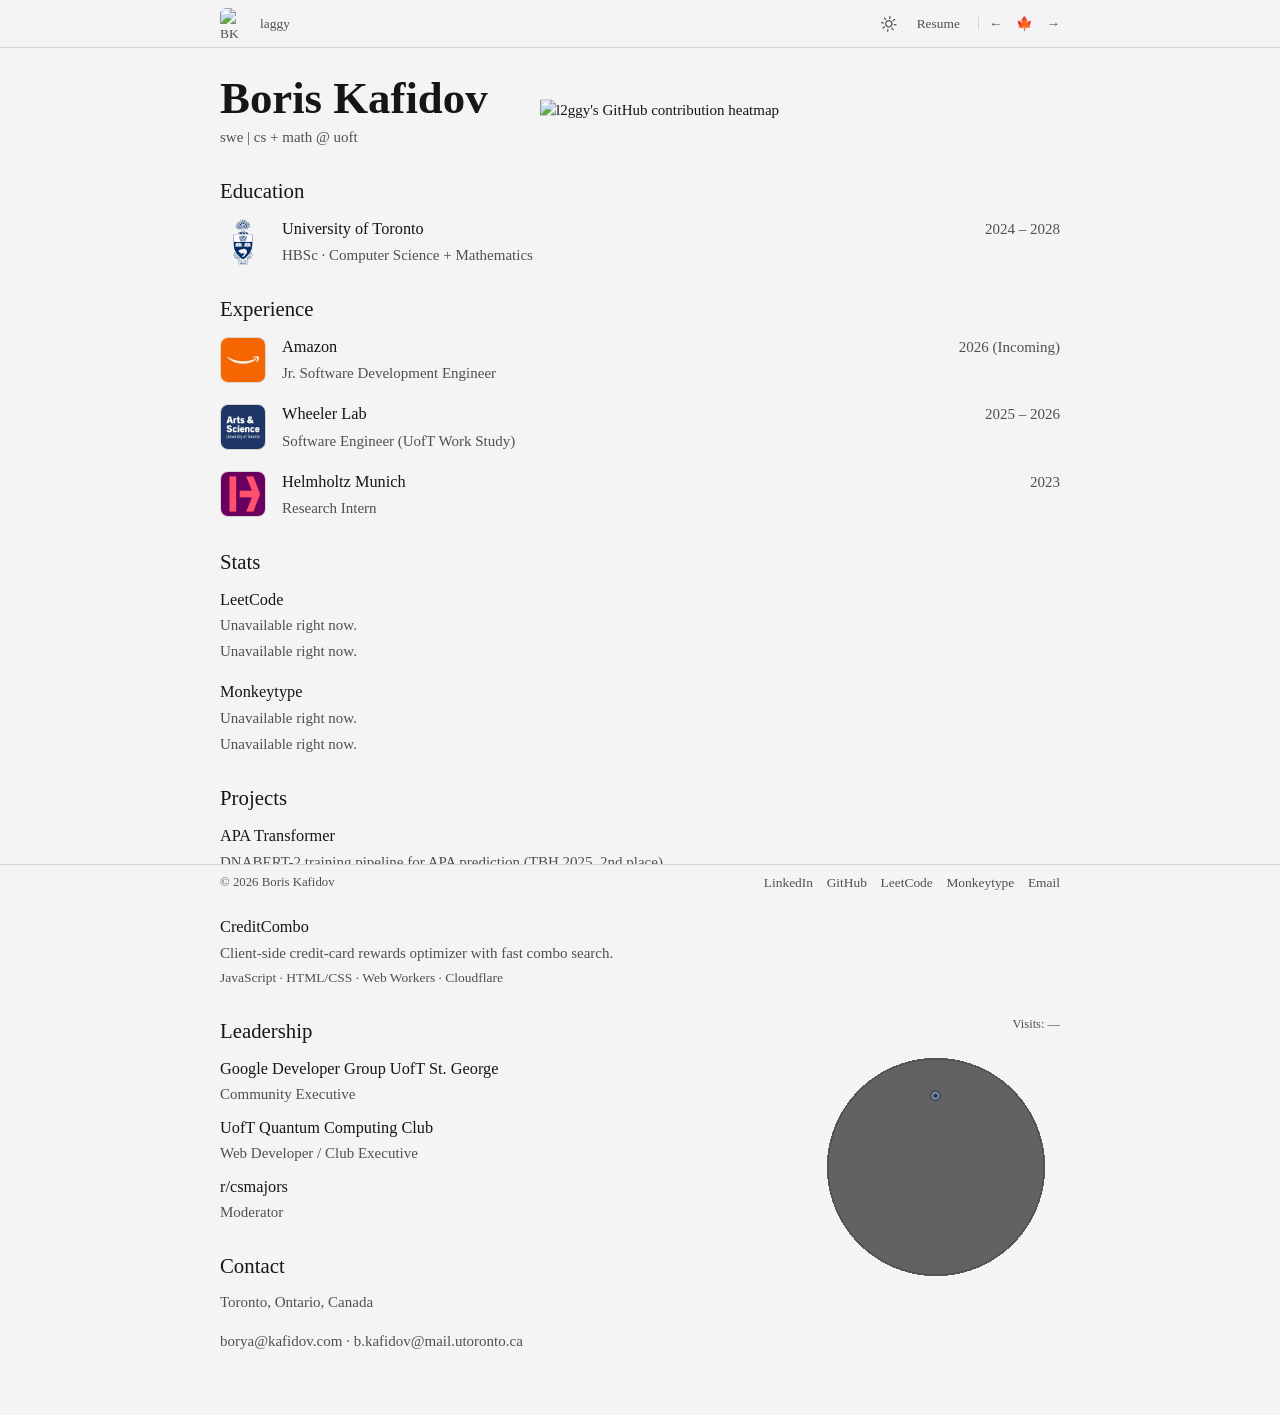
==== commit 9571c867: "Refactor topbar underline into reusable bar-link style" ====
--- a/public/index.html
+++ b/public/index.html
@@ -14,7 +14,7 @@
       <div class="container topbar-content">
         <a class="logo-slot" href="#" aria-label="Home">
           <img class="site-icon" src="/favicon.svg" alt="BK site icon" />
-          <span class="logo-wordmark">laggy</span>
+          <span class="logo-wordmark bar-link">laggy</span>
         </a>
         <div class="topbar-actions">
           <button class="text-btn theme-toggle" id="theme-toggle" type="button" aria-label="Toggle color mode" title="Toggle color mode">
@@ -25,11 +25,11 @@
             </svg>
             <span class="visually-hidden">Toggle color mode</span>
           </button>
-          <a class="text-btn" href="resume.pdf" target="_blank" rel="noreferrer" aria-label="Resume" title="Resume">Resume</a>
+          <a class="text-btn bar-link" href="resume.pdf" target="_blank" rel="noreferrer" aria-label="Resume" title="Resume">Resume</a>
           <span class="topbar-webring" aria-label="Webring navigation">
-            <a class="text-btn" href="https://webring.ca/prev/boris-kafidov" aria-label="Previous webring site" title="Previous webring site">←</a>
-            <a class="text-btn" href="https://webring.ca" aria-label="webring.ca" title="webring.ca">🍁</a>
-            <a class="text-btn" href="https://webring.ca/next/boris-kafidov" aria-label="Next webring site" title="Next webring site">→</a>
+            <a class="text-btn bar-link" href="https://webring.ca/prev/boris-kafidov" aria-label="Previous webring site" title="Previous webring site">←</a>
+            <a class="text-btn bar-link" href="https://webring.ca" aria-label="webring.ca" title="webring.ca">🍁</a>
+            <a class="text-btn bar-link" href="https://webring.ca/next/boris-kafidov" aria-label="Next webring site" title="Next webring site">→</a>
           </span>
         </div>
       </div>
@@ -109,11 +109,11 @@
       <div class="container bar-content footer-content">
         <p>© 2026 Boris Kafidov</p>
         <nav class="footer-links" aria-label="External profile links">
-          <a class="text-btn" href="https://linkedin.com/in/laggy" aria-label="LinkedIn" title="LinkedIn">LinkedIn</a>
-          <a class="text-btn" href="https://github.com/l2ggy" aria-label="GitHub" title="GitHub">GitHub</a>
-          <a class="text-btn" href="https://leetcode.com/u/lagsterino/" aria-label="LeetCode" title="LeetCode">LeetCode</a>
-          <a class="text-btn" href="https://monkeytype.com/profile/laggy" aria-label="Monkeytype" title="Monkeytype">Monkeytype</a>
-          <a class="text-btn" href="mailto:borya@kafidov.com" aria-label="Email" title="Email">Email</a>
+          <a class="text-btn bar-link" href="https://linkedin.com/in/laggy" aria-label="LinkedIn" title="LinkedIn">LinkedIn</a>
+          <a class="text-btn bar-link" href="https://github.com/l2ggy" aria-label="GitHub" title="GitHub">GitHub</a>
+          <a class="text-btn bar-link" href="https://leetcode.com/u/lagsterino/" aria-label="LeetCode" title="LeetCode">LeetCode</a>
+          <a class="text-btn bar-link" href="https://monkeytype.com/profile/laggy" aria-label="Monkeytype" title="Monkeytype">Monkeytype</a>
+          <a class="text-btn bar-link" href="mailto:borya@kafidov.com" aria-label="Email" title="Email">Email</a>
         </nav>
       </div>
     </footer>
--- a/public/styles.css
+++ b/public/styles.css
@@ -110,7 +110,8 @@
 }
 
 .logo-slot,
-.text-btn {
+.text-btn,
+.logo-wordmark {
   color: var(--muted);
   font-size: 0.84rem;
 }
@@ -119,32 +120,6 @@
   display: inline-flex;
   gap: 0.5rem;
   align-items: center;
-}
-
-
-.logo-wordmark {
-  font-weight: 600;
-  letter-spacing: 0.08em;
-  text-transform: lowercase;
-  color: var(--text);
-  text-shadow: 0 1px 0 color-mix(in srgb, var(--card) 30%, transparent);
-  position: relative;
-}
-
-.logo-wordmark::after {
-  content: "";
-  position: absolute;
-  left: 0;
-  right: 0;
-  bottom: -0.22em;
-  height: 1px;
-  background: linear-gradient(90deg, var(--line), var(--text) 45%, var(--line));
-  opacity: 0.8;
-}
-
-.logo-slot:hover .logo-wordmark,
-.logo-slot:focus-visible .logo-wordmark {
-  color: color-mix(in srgb, var(--text) 82%, var(--muted));
 }
 
 .site-icon {
@@ -154,12 +129,14 @@
   display: block;
 }
 
-.text-btn {
+.bar-link {
   position: relative;
+  display: inline-block;
+  line-height: 1;
   transition: color 180ms ease, transform 180ms ease;
 }
 
-.text-btn::after {
+.bar-link::after {
   content: "";
   position: absolute;
   left: 0;
@@ -172,14 +149,19 @@
   transition: transform 180ms ease;
 }
 
-.text-btn:hover,
-.text-btn:focus-visible {
+.bar-link:hover,
+.bar-link:focus-visible {
   color: var(--text);
 }
 
-.text-btn:hover::after,
-.text-btn:focus-visible::after {
+.bar-link:hover::after,
+.bar-link:focus-visible::after {
   transform: scaleX(1);
+}
+
+.bar-link:focus-visible {
+  outline: 2px solid var(--text);
+  outline-offset: 2px;
 }
 
 .text-btn:active {
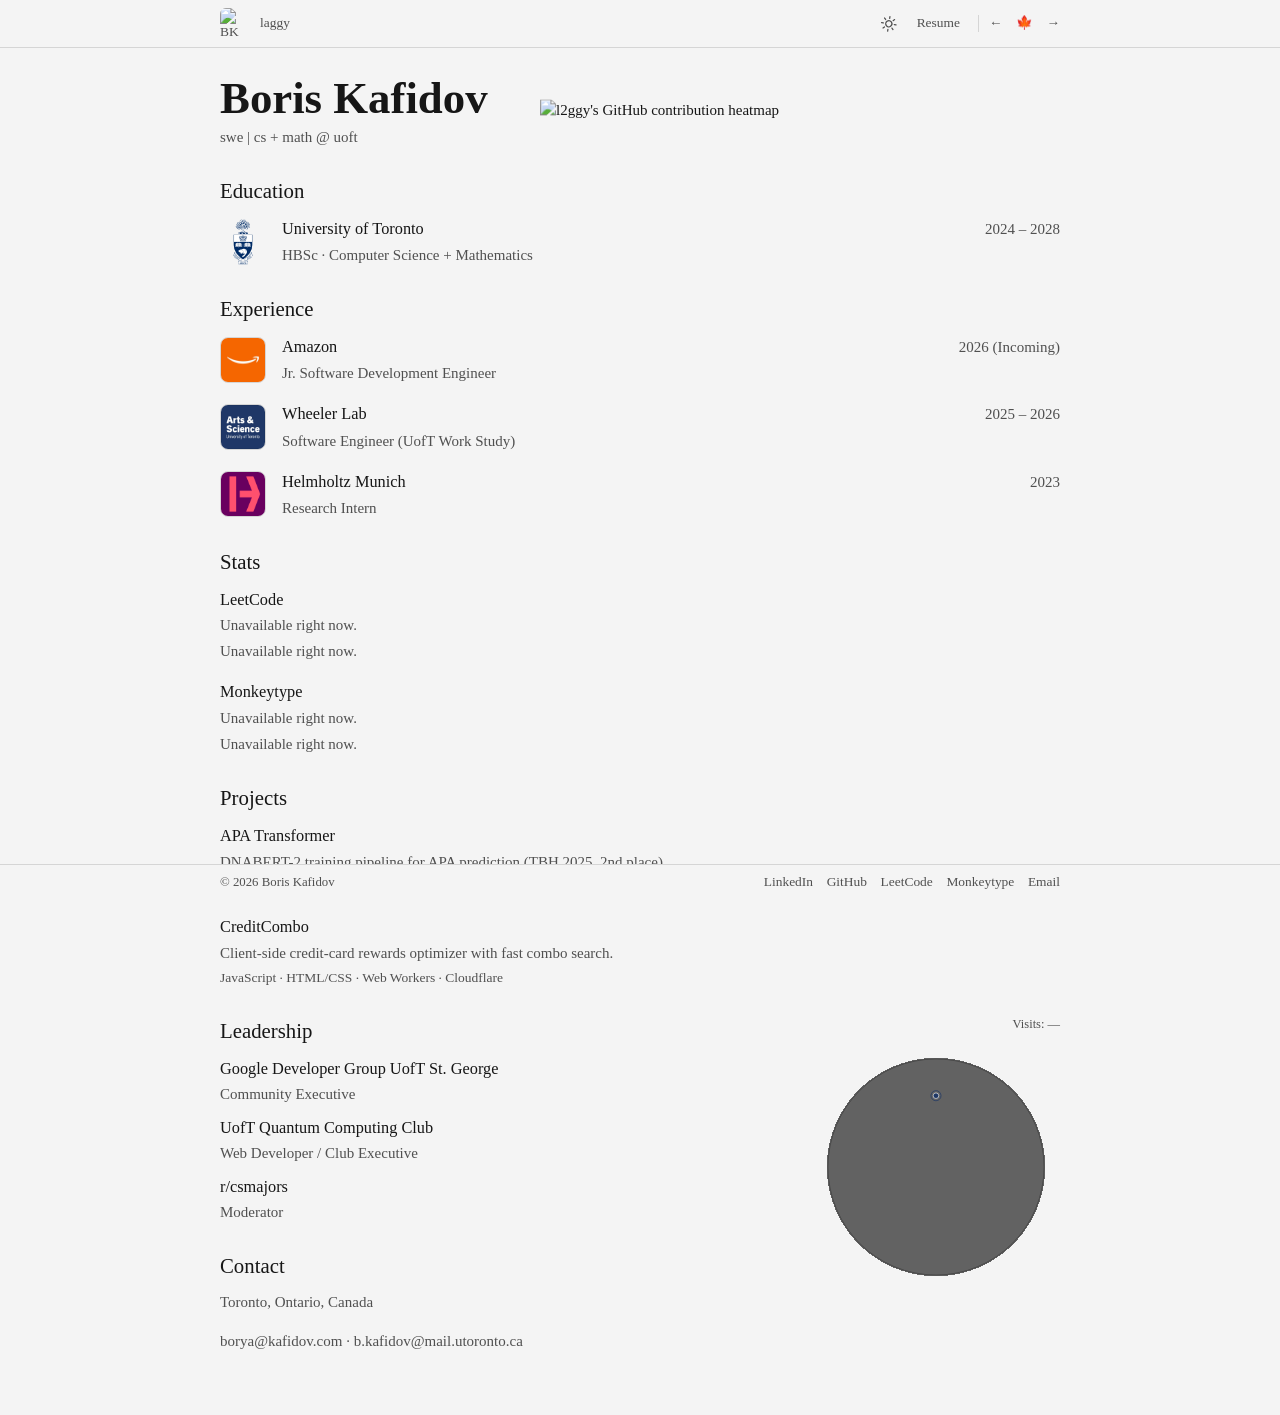
==== commit fa882003: "Refactor topbar link underline into shared bar-link utility" ====
--- a/public/index.html
+++ b/public/index.html
@@ -17,7 +17,7 @@
           <span class="logo-wordmark bar-link">laggy</span>
         </a>
         <div class="topbar-actions">
-          <button class="text-btn theme-toggle" id="theme-toggle" type="button" aria-label="Toggle color mode" title="Toggle color mode">
+          <button class="text-btn bar-link theme-toggle" id="theme-toggle" type="button" aria-label="Toggle color mode" title="Toggle color mode">
             <svg class="theme-icon" viewBox="0 0 24 24" aria-hidden="true" focusable="false">
               <circle class="theme-icon__sun" cx="12" cy="12" r="4.2" />
               <path class="theme-icon__rays" d="M12 2.25v2.45M12 19.3v2.45M4.93 4.93l1.73 1.73M17.34 17.34l1.73 1.73M2.25 12h2.45M19.3 12h2.45M4.93 19.07l1.73-1.73M17.34 6.66l1.73-1.73" />
--- a/public/styles.css
+++ b/public/styles.css
@@ -114,6 +114,7 @@
 .logo-wordmark {
   color: var(--muted);
   font-size: 0.84rem;
+  line-height: 1.2;
 }
 
 .logo-slot {
@@ -131,9 +132,7 @@
 
 .bar-link {
   position: relative;
-  display: inline-block;
-  line-height: 1;
-  transition: color 180ms ease, transform 180ms ease;
+  transition: color 180ms ease;
 }
 
 .bar-link::after {
@@ -159,9 +158,8 @@
   transform: scaleX(1);
 }
 
-.bar-link:focus-visible {
-  outline: 2px solid var(--text);
-  outline-offset: 2px;
+.text-btn {
+  transition: color 180ms ease, transform 180ms ease;
 }
 
 .text-btn:active {
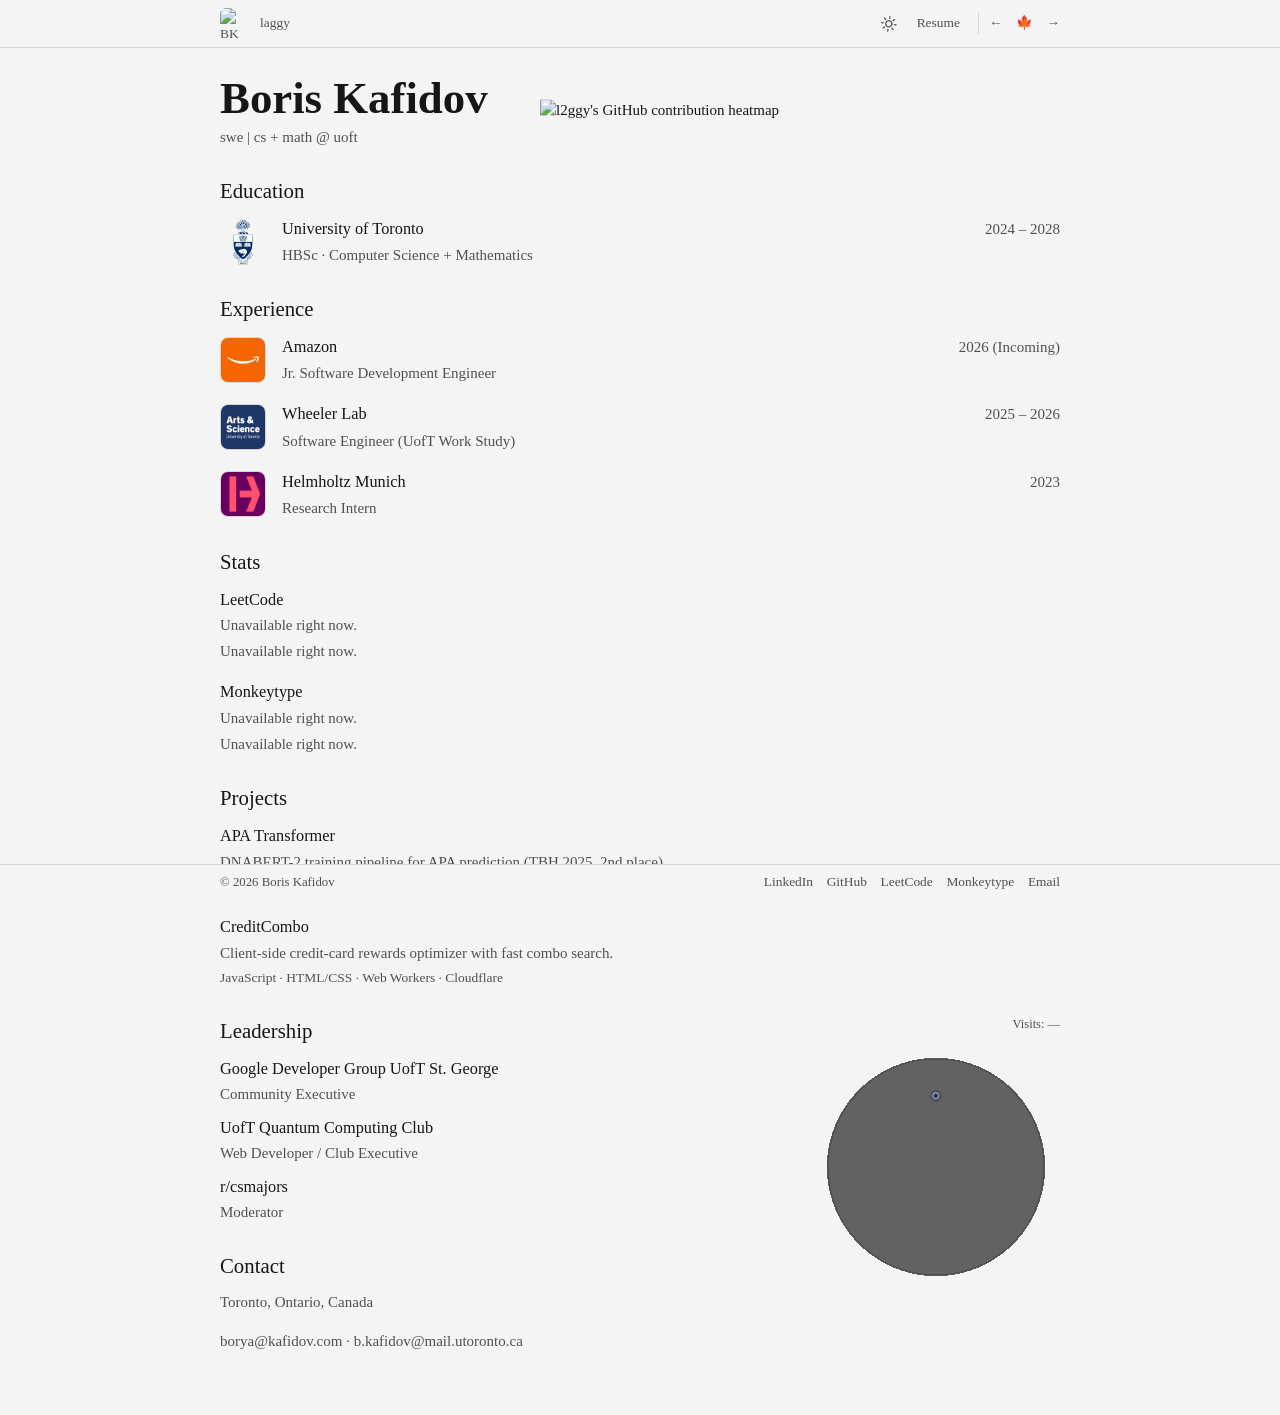
==== commit 3b6ca622: "Add subtle one-shot glint on logo wordmark" ====
--- a/public/index.html
+++ b/public/index.html
@@ -14,10 +14,10 @@
       <div class="container topbar-content">
         <a class="logo-slot" href="#" aria-label="Home">
           <img class="site-icon" src="/favicon.svg" alt="BK site icon" />
-          <span class="logo-wordmark bar-link">laggy</span>
+          <span class="logo-wordmark">laggy</span>
         </a>
         <div class="topbar-actions">
-          <button class="text-btn bar-link theme-toggle" id="theme-toggle" type="button" aria-label="Toggle color mode" title="Toggle color mode">
+          <button class="text-btn theme-toggle" id="theme-toggle" type="button" aria-label="Toggle color mode" title="Toggle color mode">
             <svg class="theme-icon" viewBox="0 0 24 24" aria-hidden="true" focusable="false">
               <circle class="theme-icon__sun" cx="12" cy="12" r="4.2" />
               <path class="theme-icon__rays" d="M12 2.25v2.45M12 19.3v2.45M4.93 4.93l1.73 1.73M17.34 17.34l1.73 1.73M2.25 12h2.45M19.3 12h2.45M4.93 19.07l1.73-1.73M17.34 6.66l1.73-1.73" />
@@ -25,11 +25,11 @@
             </svg>
             <span class="visually-hidden">Toggle color mode</span>
           </button>
-          <a class="text-btn bar-link" href="resume.pdf" target="_blank" rel="noreferrer" aria-label="Resume" title="Resume">Resume</a>
+          <a class="text-btn" href="resume.pdf" target="_blank" rel="noreferrer" aria-label="Resume" title="Resume">Resume</a>
           <span class="topbar-webring" aria-label="Webring navigation">
-            <a class="text-btn bar-link" href="https://webring.ca/prev/boris-kafidov" aria-label="Previous webring site" title="Previous webring site">←</a>
-            <a class="text-btn bar-link" href="https://webring.ca" aria-label="webring.ca" title="webring.ca">🍁</a>
-            <a class="text-btn bar-link" href="https://webring.ca/next/boris-kafidov" aria-label="Next webring site" title="Next webring site">→</a>
+            <a class="text-btn" href="https://webring.ca/prev/boris-kafidov" aria-label="Previous webring site" title="Previous webring site">←</a>
+            <a class="text-btn" href="https://webring.ca" aria-label="webring.ca" title="webring.ca">🍁</a>
+            <a class="text-btn" href="https://webring.ca/next/boris-kafidov" aria-label="Next webring site" title="Next webring site">→</a>
           </span>
         </div>
       </div>
@@ -109,11 +109,11 @@
       <div class="container bar-content footer-content">
         <p>© 2026 Boris Kafidov</p>
         <nav class="footer-links" aria-label="External profile links">
-          <a class="text-btn bar-link" href="https://linkedin.com/in/laggy" aria-label="LinkedIn" title="LinkedIn">LinkedIn</a>
-          <a class="text-btn bar-link" href="https://github.com/l2ggy" aria-label="GitHub" title="GitHub">GitHub</a>
-          <a class="text-btn bar-link" href="https://leetcode.com/u/lagsterino/" aria-label="LeetCode" title="LeetCode">LeetCode</a>
-          <a class="text-btn bar-link" href="https://monkeytype.com/profile/laggy" aria-label="Monkeytype" title="Monkeytype">Monkeytype</a>
-          <a class="text-btn bar-link" href="mailto:borya@kafidov.com" aria-label="Email" title="Email">Email</a>
+          <a class="text-btn" href="https://linkedin.com/in/laggy" aria-label="LinkedIn" title="LinkedIn">LinkedIn</a>
+          <a class="text-btn" href="https://github.com/l2ggy" aria-label="GitHub" title="GitHub">GitHub</a>
+          <a class="text-btn" href="https://leetcode.com/u/lagsterino/" aria-label="LeetCode" title="LeetCode">LeetCode</a>
+          <a class="text-btn" href="https://monkeytype.com/profile/laggy" aria-label="Monkeytype" title="Monkeytype">Monkeytype</a>
+          <a class="text-btn" href="mailto:borya@kafidov.com" aria-label="Email" title="Email">Email</a>
         </nav>
       </div>
     </footer>
--- a/public/styles.css
+++ b/public/styles.css
@@ -110,17 +110,42 @@
 }
 
 .logo-slot,
-.text-btn,
-.logo-wordmark {
+.text-btn {
   color: var(--muted);
   font-size: 0.84rem;
-  line-height: 1.2;
 }
 
 .logo-slot {
   display: inline-flex;
   gap: 0.5rem;
   align-items: center;
+}
+
+.logo-wordmark {
+  position: relative;
+  display: inline-block;
+  isolation: isolate;
+}
+
+.logo-wordmark::after {
+  content: "";
+  position: absolute;
+  inset: 0;
+  background: linear-gradient(
+    110deg,
+    transparent 35%,
+    rgba(255, 255, 255, 0.2) 50%,
+    transparent 65%
+  );
+  opacity: 0;
+  transform: translateX(-135%);
+  pointer-events: none;
+}
+
+.logo-slot:hover .logo-wordmark::after,
+.logo-slot:focus-visible .logo-wordmark::after {
+  opacity: 0.7;
+  animation: wordmark-glint 380ms ease-out 1;
 }
 
 .site-icon {
@@ -130,12 +155,12 @@
   display: block;
 }
 
-.bar-link {
+.text-btn {
   position: relative;
-  transition: color 180ms ease;
-}
-
-.bar-link::after {
+  transition: color 180ms ease, transform 180ms ease;
+}
+
+.text-btn::after {
   content: "";
   position: absolute;
   left: 0;
@@ -148,18 +173,14 @@
   transition: transform 180ms ease;
 }
 
-.bar-link:hover,
-.bar-link:focus-visible {
+.text-btn:hover,
+.text-btn:focus-visible {
   color: var(--text);
 }
 
-.bar-link:hover::after,
-.bar-link:focus-visible::after {
+.text-btn:hover::after,
+.text-btn:focus-visible::after {
   transform: scaleX(1);
-}
-
-.text-btn {
-  transition: color 180ms ease, transform 180ms ease;
 }
 
 .text-btn:active {
@@ -633,6 +654,16 @@
   fill: var(--text);
 }
 
+@keyframes wordmark-glint {
+  from {
+    transform: translateX(-135%);
+  }
+
+  to {
+    transform: translateX(135%);
+  }
+}
+
 .footer-content {
   font-size: 0.8rem;
 }
@@ -649,6 +680,12 @@
   .theme-toggle:active::before {
     animation: none;
   }
+
+  .logo-slot:hover .logo-wordmark::after,
+  .logo-slot:focus-visible .logo-wordmark::after {
+    animation: none;
+    opacity: 0;
+  }
 }
 
 @media (max-width: 700px) {
